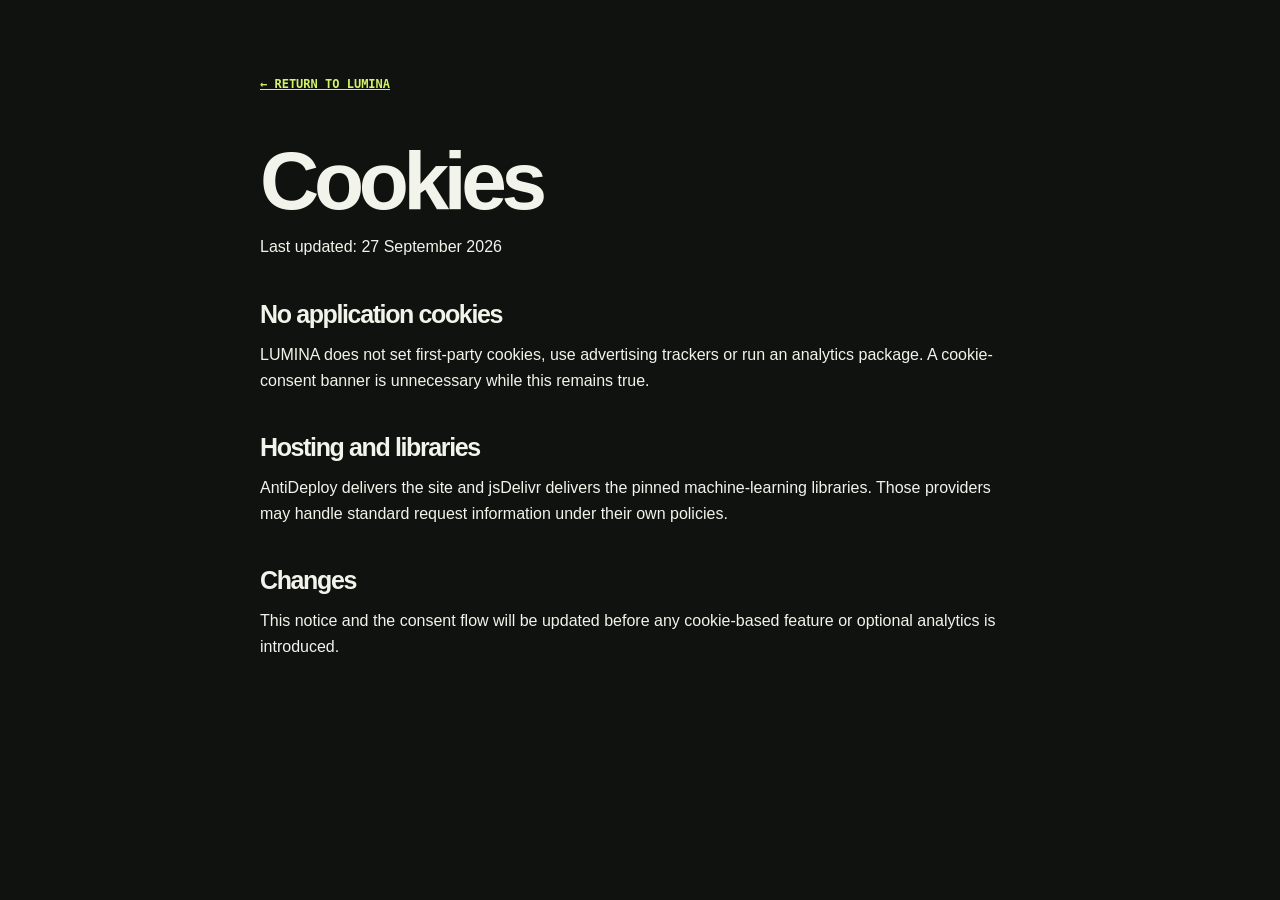
==== cookies.html @ 3d8c1446 "Prepare LUMINA for Antideploy" ====
<!doctype html><html lang="en"><head><meta charset="utf-8"><meta name="viewport" content="width=device-width,initial-scale=1"><meta name="description" content="LUMINA cookie policy"><title>Cookies | LUMINA</title><link rel="icon" href="favicon.svg" type="image/svg+xml"><link rel="stylesheet" href="style.css"></head><body><main class="legal"><a class="back" href="index.html">← Return to LUMINA</a><h1>Cookies</h1><p>Last updated: 27 September 2026</p><h2>No application cookies</h2><p>LUMINA does not set first-party cookies, use advertising trackers or run an analytics package. A cookie-consent banner is unnecessary while this remains true.</p><h2>Hosting and libraries</h2><p>AntiDeploy delivers the site and jsDelivr delivers the pinned machine-learning libraries. Those providers may handle standard request information under their own policies.</p><h2>Changes</h2><p>This notice and the consent flow will be updated before any cookie-based feature or optional analytics is introduced.</p></main></body></html>
---- style.css ----
:root {
  color-scheme: dark;
  --bg: #10120f;
  --surface: #171a16;
  --surface-2: #20241e;
  --text: #f2f3ea;
  --muted: #a9aea1;
  --line: #3f473a;
  --accent: #d3f36b;
}

* { box-sizing: border-box; }
html { scroll-behavior: smooth; }
body { margin: 0; background: var(--bg); color: var(--text); font-family: Arial, Helvetica, sans-serif; line-height: 1.6; }
a { color: inherit; }
button, a { -webkit-tap-highlight-color: transparent; }
button:focus-visible, a:focus-visible { outline: 3px solid var(--accent); outline-offset: 4px; }
.skip-link { position: fixed; top: 12px; left: 12px; z-index: 20; padding: 10px 14px; background: var(--accent); color: var(--bg); transform: translateY(-180%); }
.skip-link:focus { transform: translateY(0); }
.support-warning { padding: 14px clamp(20px, 6vw, 72px); background: #ffe08a; color: #1b1d18; font-weight: 700; }
.hidden { display: none; }

.site-header, main, footer { width: min(1180px, calc(100% - 40px)); margin-inline: auto; }
.site-header { min-height: 92px; display: flex; align-items: center; justify-content: space-between; border-bottom: 1px solid var(--line); }
.brand { font-size: 25px; font-weight: 850; letter-spacing: -.04em; text-decoration: none; }
.brand span { color: var(--accent); }
nav { display: flex; gap: 26px; }
nav a { color: var(--muted); font: 700 12px/1 monospace; letter-spacing: .08em; text-decoration: none; text-transform: uppercase; }
nav a:hover { color: var(--text); }

.hero { padding: clamp(90px, 15vw, 180px) 0 90px; }
.eyebrow { margin: 0 0 22px; color: var(--accent); font: 700 12px/1.4 monospace; letter-spacing: .12em; text-transform: uppercase; }
h1 { max-width: 980px; margin: 0; font-size: clamp(52px, 9vw, 112px); line-height: .92; letter-spacing: -.065em; }
.intro { max-width: 720px; margin: 42px 0 0; color: var(--muted); font-size: clamp(17px, 2vw, 21px); }
.actions { display: flex; flex-wrap: wrap; gap: 12px; margin-top: 38px; }
button { min-height: 48px; padding: 0 18px; border: 1px solid var(--line); border-radius: 6px; background: var(--surface); color: var(--text); font-weight: 750; cursor: pointer; }
button:hover { border-color: var(--accent); }
button.primary { border-color: var(--accent); background: var(--accent); color: var(--bg); }
button:disabled { cursor: not-allowed; opacity: .5; }

.status-grid { display: grid; grid-template-columns: repeat(4, 1fr); border: 1px solid var(--line); }
.status-grid article { min-height: 150px; padding: 26px; border-right: 1px solid var(--line); background: var(--surface); }
.status-grid article:last-child { border-right: 0; }
.status-grid span { display: block; color: var(--muted); font: 700 11px/1 monospace; letter-spacing: .1em; text-transform: uppercase; }
.status-grid strong { display: block; margin-top: 52px; font-size: clamp(18px, 2.3vw, 28px); overflow-wrap: anywhere; }

.monitor { display: grid; grid-template-columns: 1fr 1fr; gap: clamp(28px, 6vw, 80px); padding: 140px 0; }
h2 { margin: 0; max-width: 620px; font-size: clamp(42px, 6vw, 72px); line-height: .96; letter-spacing: -.055em; }
.monitor-copy > p:not(.eyebrow), .privacy > p:not(.eyebrow) { max-width: 650px; color: var(--muted); font-size: 18px; }
.terminal { margin-top: 42px; border: 1px solid var(--line); background: #090a08; }
.terminal-title { padding: 13px 16px; border-bottom: 1px solid var(--line); color: var(--accent); font: 700 11px/1 monospace; letter-spacing: .12em; }
#terminalBody { height: 210px; padding: 18px; overflow: auto; color: #cfd6c5; font: 13px/1.6 monospace; }
#terminalBody p { margin: 0 0 8px; }
.camera-box { position: relative; min-height: 560px; overflow: hidden; border: 1px solid var(--line); background: var(--surface); }
#webcam-container, #webcam-container video { width: 100%; height: 100%; min-height: 560px; object-fit: cover; }
.camera-empty { display: grid; min-height: 560px; margin: 0; padding: 40px; place-items: center; color: var(--muted); text-align: center; }
.scanner-line { display: none; position: absolute; inset: 0 0 auto; height: 2px; background: var(--accent); animation: scan 3s linear infinite; }
.camera-box.active .scanner-line { display: block; }
@keyframes scan { from { transform: translateY(0); } to { transform: translateY(558px); } }

.privacy { margin-bottom: 120px; padding: clamp(38px, 6vw, 70px); border: 1px solid var(--line); background: var(--surface-2); }
footer { display: flex; justify-content: space-between; gap: 24px; padding: 34px 0 50px; border-top: 1px solid var(--line); color: var(--muted); font: 700 12px/1.5 monospace; text-transform: uppercase; }
footer nav { display: flex; flex-wrap: wrap; gap: 18px; }
footer a { color: var(--accent); }
.legal { max-width: 760px; min-height: calc(100vh - 140px); padding: 70px 0; }
.legal h1 { max-width: none; font-size: clamp(46px, 8vw, 82px); }
.legal h2 { margin-top: 42px; font-size: 25px; }
.legal .back { display: inline-block; margin-bottom: 52px; color: var(--accent); font: 700 12px monospace; text-transform: uppercase; }

@media (prefers-reduced-motion: no-preference) {
  .reveal-ready .reveal-item {
    opacity: 0;
    transform: translateY(18px);
    transition: opacity .55s cubic-bezier(.22, 1, .36, 1), transform .55s cubic-bezier(.22, 1, .36, 1);
  }
  .reveal-ready .reveal-item.is-visible {
    opacity: 1;
    transform: translateY(0);
  }
  .status-grid .reveal-item:nth-child(2) { transition-delay: 60ms; }
  .status-grid .reveal-item:nth-child(3) { transition-delay: 120ms; }
  .status-grid .reveal-item:nth-child(4) { transition-delay: 180ms; }
  button { transition: transform .2s ease, border-color .2s ease, background .2s ease; }
  button:hover { transform: translateY(-2px); }
}

@media (max-width: 760px) {
  .site-header { align-items: flex-start; padding: 24px 0; }
  nav { display: none; }
  .status-grid { grid-template-columns: 1fr 1fr; }
  .status-grid article:nth-child(2) { border-right: 0; }
  .status-grid article:nth-child(-n+2) { border-bottom: 1px solid var(--line); }
  .monitor { grid-template-columns: 1fr; padding: 90px 0; }
  .camera-box, #webcam-container, #webcam-container video, .camera-empty { min-height: 420px; }
  footer { flex-direction: column; }
}

@media (prefers-reduced-motion: reduce) {
  html { scroll-behavior: auto; }
  *, *::before, *::after { animation-duration: .01ms !important; animation-iteration-count: 1 !important; }
}
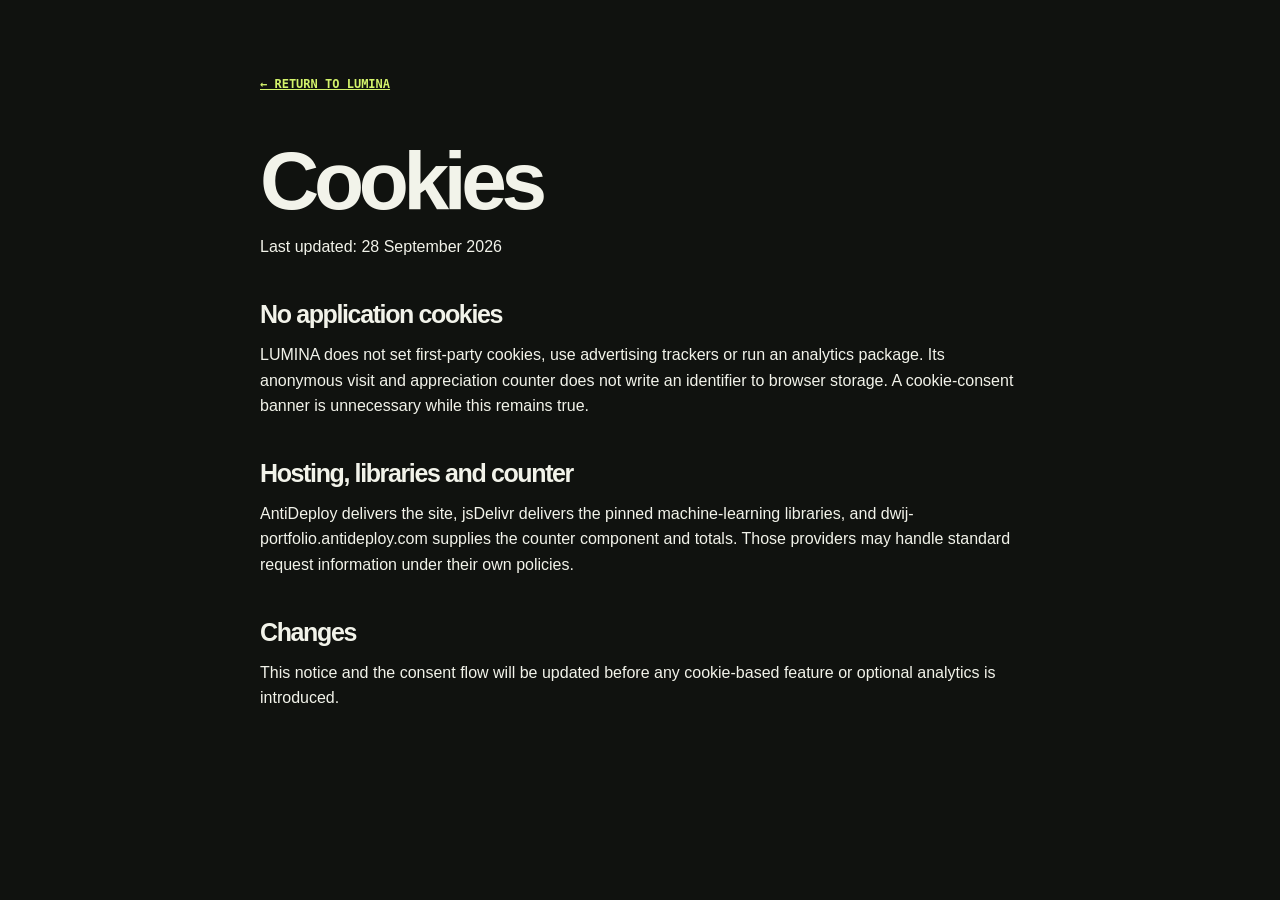
==== commit f773a376: "Add live engagement and complete legal pages" ====
--- a/cookies.html
+++ b/cookies.html
@@ -1 +1 @@
-<!doctype html><html lang="en"><head><meta charset="utf-8"><meta name="viewport" content="width=device-width,initial-scale=1"><meta name="description" content="LUMINA cookie policy"><title>Cookies | LUMINA</title><link rel="icon" href="favicon.svg" type="image/svg+xml"><link rel="stylesheet" href="style.css"></head><body><main class="legal"><a class="back" href="index.html">← Return to LUMINA</a><h1>Cookies</h1><p>Last updated: 27 September 2026</p><h2>No application cookies</h2><p>LUMINA does not set first-party cookies, use advertising trackers or run an analytics package. A cookie-consent banner is unnecessary while this remains true.</p><h2>Hosting and libraries</h2><p>AntiDeploy delivers the site and jsDelivr delivers the pinned machine-learning libraries. Those providers may handle standard request information under their own policies.</p><h2>Changes</h2><p>This notice and the consent flow will be updated before any cookie-based feature or optional analytics is introduced.</p></main></body></html>
+<!doctype html><html lang="en"><head><meta charset="utf-8"><meta name="viewport" content="width=device-width,initial-scale=1"><meta name="description" content="LUMINA cookie policy"><title>Cookies | LUMINA</title><link rel="icon" href="favicon.svg" type="image/svg+xml"><link rel="stylesheet" href="style.css"></head><body><main class="legal"><a class="back" href="index.html">← Return to LUMINA</a><h1>Cookies</h1><p>Last updated: 28 September 2026</p><h2>No application cookies</h2><p>LUMINA does not set first-party cookies, use advertising trackers or run an analytics package. Its anonymous visit and appreciation counter does not write an identifier to browser storage. A cookie-consent banner is unnecessary while this remains true.</p><h2>Hosting, libraries and counter</h2><p>AntiDeploy delivers the site, jsDelivr delivers the pinned machine-learning libraries, and dwij-portfolio.antideploy.com supplies the counter component and totals. Those providers may handle standard request information under their own policies.</p><h2>Changes</h2><p>This notice and the consent flow will be updated before any cookie-based feature or optional analytics is introduced.</p></main></body></html>
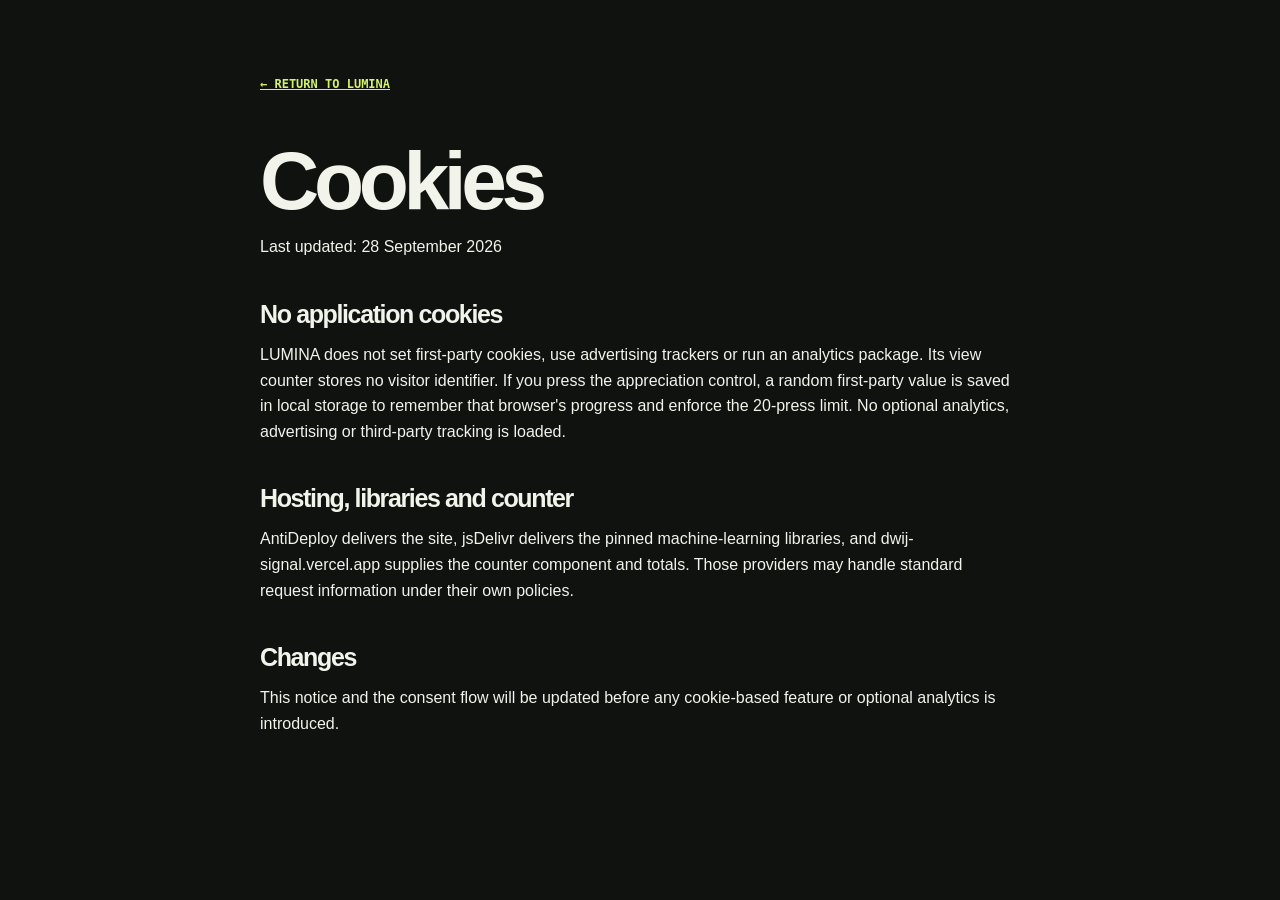
==== commit 7b4794c0: "Harden LUMINA deployment" ====
--- a/cookies.html
+++ b/cookies.html
@@ -1 +1 @@
-<!doctype html><html lang="en"><head><meta charset="utf-8"><meta name="viewport" content="width=device-width,initial-scale=1"><meta name="description" content="LUMINA cookie policy"><title>Cookies | LUMINA</title><link rel="icon" href="favicon.svg" type="image/svg+xml"><link rel="stylesheet" href="style.css"></head><body><main class="legal"><a class="back" href="index.html">← Return to LUMINA</a><h1>Cookies</h1><p>Last updated: 28 September 2026</p><h2>No application cookies</h2><p>LUMINA does not set first-party cookies, use advertising trackers or run an analytics package. Its anonymous visit and appreciation counter does not write an identifier to browser storage. A cookie-consent banner is unnecessary while this remains true.</p><h2>Hosting, libraries and counter</h2><p>AntiDeploy delivers the site, jsDelivr delivers the pinned machine-learning libraries, and dwij-portfolio.antideploy.com supplies the counter component and totals. Those providers may handle standard request information under their own policies.</p><h2>Changes</h2><p>This notice and the consent flow will be updated before any cookie-based feature or optional analytics is introduced.</p></main></body></html>
+<!doctype html><html lang="en"><head><meta charset="utf-8"><meta name="viewport" content="width=device-width,initial-scale=1"><meta name="description" content="LUMINA cookie policy"><title>Cookies | LUMINA</title><link rel="icon" href="favicon.svg" type="image/svg+xml"><link rel="stylesheet" href="style.css"></head><body><main class="legal"><a class="back" href="index.html">← Return to LUMINA</a><h1>Cookies</h1><p>Last updated: 28 September 2026</p><h2>No application cookies</h2><p>LUMINA does not set first-party cookies, use advertising trackers or run an analytics package. Its view counter stores no visitor identifier. If you press the appreciation control, a random first-party value is saved in local storage to remember that browser's progress and enforce the 20-press limit. No optional analytics, advertising or third-party tracking is loaded.</p><h2>Hosting, libraries and counter</h2><p>AntiDeploy delivers the site, jsDelivr delivers the pinned machine-learning libraries, and dwij-signal.vercel.app supplies the counter component and totals. Those providers may handle standard request information under their own policies.</p><h2>Changes</h2><p>This notice and the consent flow will be updated before any cookie-based feature or optional analytics is introduced.</p></main></body></html>
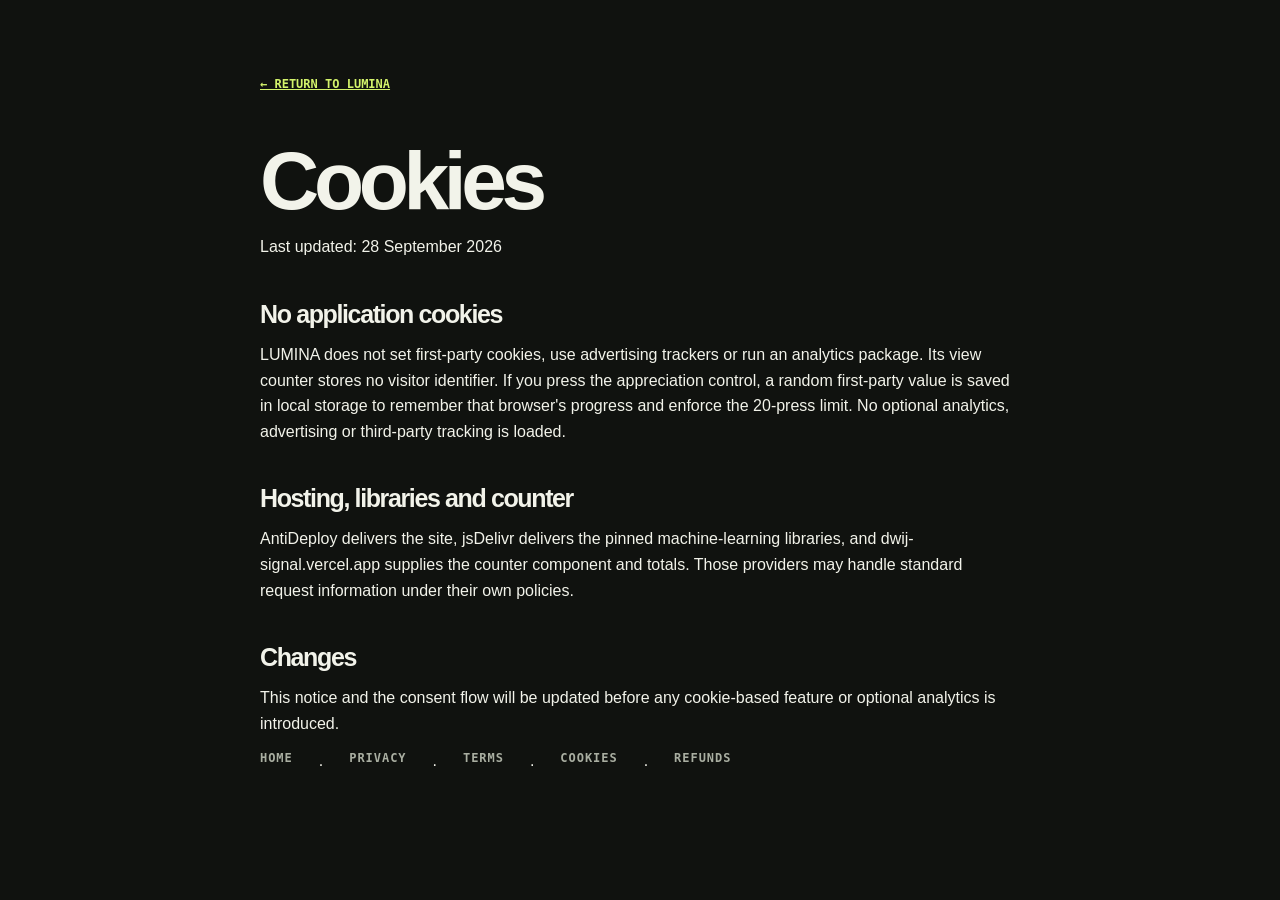
==== commit 3c5e5fa3: "Improve SEO and defer machine learning libraries" ====
--- a/cookies.html
+++ b/cookies.html
@@ -1 +1,5 @@
-<!doctype html><html lang="en"><head><meta charset="utf-8"><meta name="viewport" content="width=device-width,initial-scale=1"><meta name="description" content="LUMINA cookie policy"><title>Cookies | LUMINA</title><link rel="icon" href="favicon.svg" type="image/svg+xml"><link rel="stylesheet" href="style.css"></head><body><main class="legal"><a class="back" href="index.html">← Return to LUMINA</a><h1>Cookies</h1><p>Last updated: 28 September 2026</p><h2>No application cookies</h2><p>LUMINA does not set first-party cookies, use advertising trackers or run an analytics package. Its view counter stores no visitor identifier. If you press the appreciation control, a random first-party value is saved in local storage to remember that browser's progress and enforce the 20-press limit. No optional analytics, advertising or third-party tracking is loaded.</p><h2>Hosting, libraries and counter</h2><p>AntiDeploy delivers the site, jsDelivr delivers the pinned machine-learning libraries, and dwij-signal.vercel.app supplies the counter component and totals. Those providers may handle standard request information under their own policies.</p><h2>Changes</h2><p>This notice and the consent flow will be updated before any cookie-based feature or optional analytics is introduced.</p></main></body></html>
+<!doctype html><html lang="en"><head><meta charset="utf-8"><meta name="viewport" content="width=device-width,initial-scale=1">
+<meta name="robots" content="index, follow, max-image-preview:large"><meta name="description" content="LUMINA cookie policy"><meta name="author" content="Dwij Kansagara">
+<link rel="canonical" href="https://lumina.antideploy.com/cookies.html">
+<title>Cookies | LUMINA</title><link rel="icon" href="favicon.svg" type="image/svg+xml"><link rel="stylesheet" href="style.css"><script type="application/ld+json">{"@context":"https://schema.org","@type":"BreadcrumbList","itemListElement":[{"@type":"ListItem","position":1,"name":"Home","item":"https://lumina.antideploy.com/"},{"@type":"ListItem","position":2,"name":"Cookies","item":"https://lumina.antideploy.com/cookies.html"}]}</script>
+</head><body><main class="legal"><a class="back" href="index.html">← Return to LUMINA</a><h1>Cookies</h1><p>Last updated: 28 September 2026</p><h2>No application cookies</h2><p>LUMINA does not set first-party cookies, use advertising trackers or run an analytics package. Its view counter stores no visitor identifier. If you press the appreciation control, a random first-party value is saved in local storage to remember that browser's progress and enforce the 20-press limit. No optional analytics, advertising or third-party tracking is loaded.</p><h2>Hosting, libraries and counter</h2><p>AntiDeploy delivers the site, jsDelivr delivers the pinned machine-learning libraries, and dwij-signal.vercel.app supplies the counter component and totals. Those providers may handle standard request information under their own policies.</p><h2>Changes</h2><p>This notice and the consent flow will be updated before any cookie-based feature or optional analytics is introduced.</p><nav aria-label="Legal pages"><a href="index.html">Home</a> · <a href="privacy.html">Privacy</a> · <a href="terms.html">Terms</a> · <a href="cookies.html">Cookies</a> · <a href="refunds.html">Refunds</a></nav></main></body></html>
